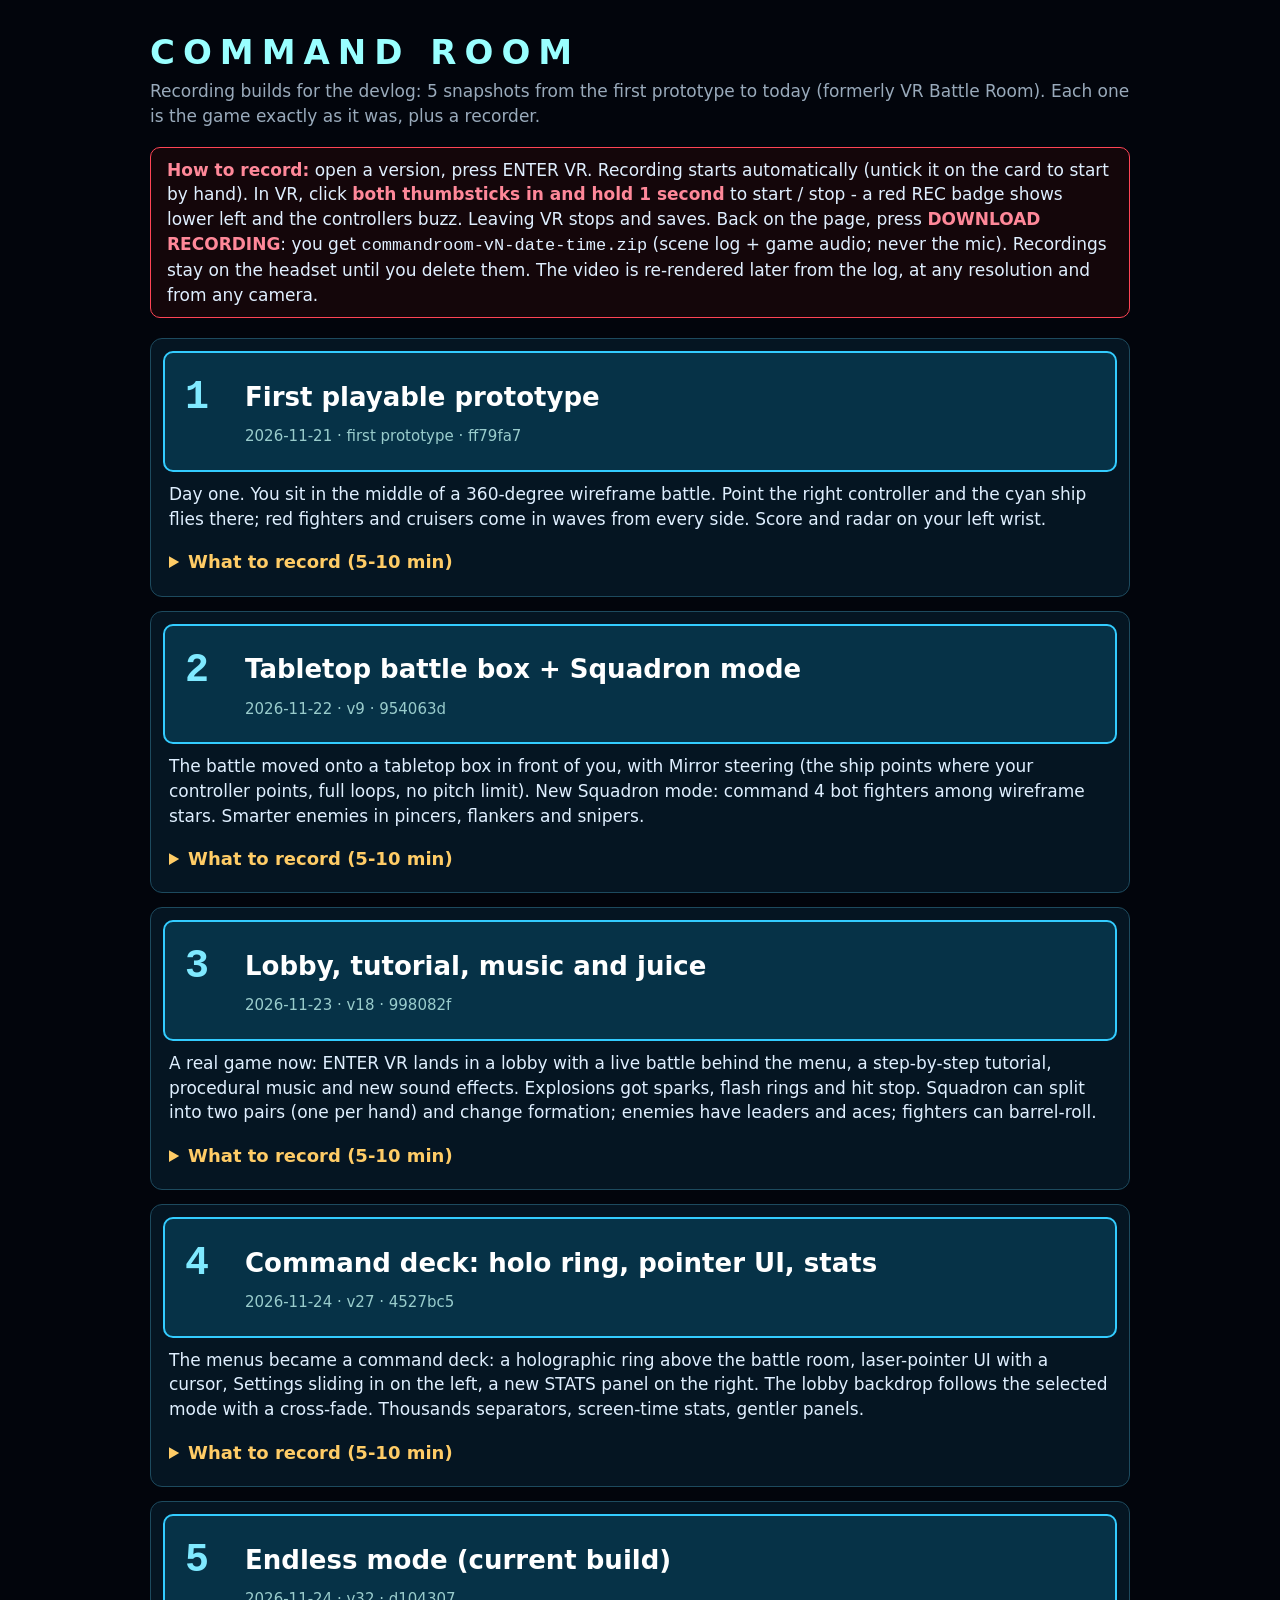
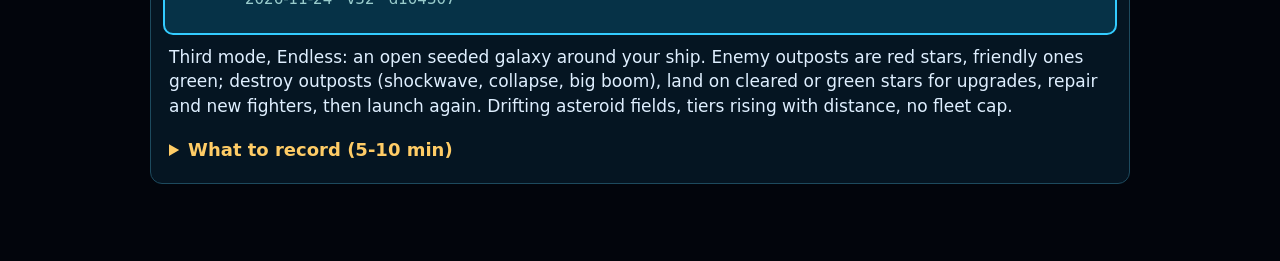
==== index.html @ 1d169a05 "Recording builds of COMMAND ROOM: 5 snapshots, in-VR recorder, offline renderer - 1-first (ff79fa7)," ====
<!DOCTYPE html>
<html lang="en"><head><meta charset="utf-8"><meta name="viewport" content="width=device-width, initial-scale=1">
<title>COMMAND ROOM - recording builds</title>
<style>
body{margin:0;background:#02050c;color:#dfefff;font:17px/1.45 system-ui,Segoe UI,Arial,sans-serif}
main{max-width:980px;margin:0 auto;padding:22px 18px 60px}
h1{letter-spacing:8px;color:#9ff;margin:6px 0 2px;font-size:34px}
.lead{color:#9ab;margin:0 0 18px}
.how{border:1px solid #ff4455;border-radius:10px;padding:10px 16px;background:#14060a;margin-bottom:20px}
.how b{color:#ff8899}
.v{border:1px solid #1d4a5e;border-radius:12px;padding:12px;margin:14px 0;background:#051522}
.go{display:flex;flex-wrap:wrap;align-items:center;gap:6px 16px;text-decoration:none;color:#fff;background:#063247;border:2px solid #3cf;border-radius:10px;padding:22px 20px;min-height:64px}
.go:hover,.go:focus{background:#0a4a66}
.n{font:bold 40px monospace;color:#7fe9ff;width:44px}
.t{font-weight:bold;font-size:26px;flex:1;min-width:240px}
.d{color:#9cc;font-size:15px;width:100%;padding-left:60px}
.new{margin:10px 6px}
details{margin:0 6px}
summary{cursor:pointer;color:#ffcc66;font-weight:bold;padding:8px 0;font-size:18px}
li{margin:4px 0}
</style></head><body><main>
<h1>COMMAND ROOM</h1>
<p class="lead">Recording builds for the devlog: 5 snapshots from the first prototype to today (formerly VR Battle Room). Each one is the game exactly as it was, plus a recorder.</p>
<div class="how"><b>How to record:</b> open a version, press ENTER VR. Recording starts automatically (untick it on the card to start by hand).
In VR, click <b>both thumbsticks in and hold 1 second</b> to start / stop - a red REC badge shows lower left and the controllers buzz.
Leaving VR stops and saves. Back on the page, press <b>DOWNLOAD RECORDING</b>: you get <code>commandroom-vN-date-time.zip</code> (scene log + game audio; never the mic).
Recordings stay on the headset until you delete them. The video is re-rendered later from the log, at any resolution and from any camera.</div>

<section class="v">
  <a class="go" href="1-first/"><span class="n">1</span><span class="t">First playable prototype</span><span class="d">2026-11-21 &middot; first prototype &middot; ff79fa7</span></a>
  <p class="new">Day one. You sit in the middle of a 360-degree wireframe battle. Point the right controller and the cyan ship flies there; red fighters and cruisers come in waves from every side. Score and radar on your left wrist.</p>
  <details><summary>What to record (5-10 min)</summary><ol><li>Before starting: look slowly all the way round the empty arena - stars, the grid below, the horizon ring (20 s).</li><li>Pull the RIGHT TRIGGER to start. First flight: point the right controller and fly one slow lap around your head.</li><li>Shoot 3 enemies (trigger). Try to get one explosion close to your face.</li><li>Hold GRIP to boost across the arena, pull the stick back to brake.</li><li>Raise your left wrist and read the score and radar.</li><li>Fly straight into a cruiser on purpose / take hits until SHIP DESTROYED, then restart with the trigger.</li><li>Use the left stick to drift your viewpoint through the battle for a few seconds.</li><li>Play 2-3 more waves normally to finish the 5-10 minutes.</li></ol></details>
</section>
<section class="v">
  <a class="go" href="2-squadron/"><span class="n">2</span><span class="t">Tabletop battle box + Squadron mode</span><span class="d">2026-11-22 &middot; v9 &middot; 954063d</span></a>
  <p class="new">The battle moved onto a tabletop box in front of you, with Mirror steering (the ship points where your controller points, full loops, no pitch limit). New Squadron mode: command 4 bot fighters among wireframe stars. Smarter enemies in pincers, flankers and snipers.</p>
  <details><summary>What to record (5-10 min)</summary><ol><li>Lean in close to the battle box and look at it from the side and from above (20 s).</li><li>Fighter mode, RIGHT TRIGGER to start: Mirror steering - fly a full loop and a tight turn.</li><li>Shoot down a full wave; boost with GRIP, brake with A.</li><li>Take hits until SHIP DESTROYED, then press B on the title to switch to SQUADRON.</li><li>Squadron: steer the squad with the right controller, HOLD TRIGGER to engage, release to regroup.</li><li>Fly the squad round a wireframe star so enemies lose sight of you.</li><li>Lose a wingman (WINGMAN DOWN), then keep playing to the end of a wave.</li><li>Left thumbstick click: reset the box in front of you once.</li></ol></details>
</section>
<section class="v">
  <a class="go" href="3-lobby-music/"><span class="n">3</span><span class="t">Lobby, tutorial, music and juice</span><span class="d">2026-11-23 &middot; v18 &middot; 998082f</span></a>
  <p class="new">A real game now: ENTER VR lands in a lobby with a live battle behind the menu, a step-by-step tutorial, procedural music and new sound effects. Explosions got sparks, flash rings and hit stop. Squadron can split into two pairs (one per hand) and change formation; enemies have leaders and aces; fighters can barrel-roll.</p>
  <details><summary>What to record (5-10 min)</summary><ol><li>Lobby: let the music play and watch the live backdrop battle for 15 s, look at the panels.</li><li>Run the first few tutorial steps (move / resize the room, steering), then skip or finish it.</li><li>Fighter: start a game, do a wrist-flick barrel roll to dodge bullets.</li><li>Get a kill streak - show the spark bursts, flash rings and the hit-stop freeze.</li><li>Find an ACE (gold) and chase it down.</li><li>Squadron: left stick click to SPLIT into two pairs, steer one with each hand, press B to change formation.</li><li>Rejoin the squadron and finish a wave.</li><li>Back to the lobby: open settings, move the music and sound sliders.</li></ol></details>
</section>
<section class="v">
  <a class="go" href="4-holo-ring/"><span class="n">4</span><span class="t">Command deck: holo ring, pointer UI, stats</span><span class="d">2026-11-24 &middot; v27 &middot; 4527bc5</span></a>
  <p class="new">The menus became a command deck: a holographic ring above the battle room, laser-pointer UI with a cursor, Settings sliding in on the left, a new STATS panel on the right. The lobby backdrop follows the selected mode with a cross-fade. Thousands separators, screen-time stats, gentler panels.</p>
  <details><summary>What to record (5-10 min)</summary><ol><li>Lobby: look up at the holo ring, sweep the laser pointer across the buttons so the cursor shows.</li><li>Switch modes Fighter &lt;-&gt; Squadron and let the backdrop cross-fade.</li><li>Open SETTINGS (slides in left) and STATS (slides in right), scroll through, close them.</li><li>Start Fighter: one full round, fly close to the ring edge so ships pass in front of it.</li><li>Start Squadron: split, formations, focus fire on a leader.</li><li>Lose on purpose and show the game-over score with thousands separators.</li><li>Grip-drag the room to make it bigger or move it, then play one more round.</li></ol></details>
</section>
<section class="v">
  <a class="go" href="5-endless/"><span class="n">5</span><span class="t">Endless mode (current build)</span><span class="d">2026-11-24 &middot; v32 &middot; d104307</span></a>
  <p class="new">Third mode, Endless: an open seeded galaxy around your ship. Enemy outposts are red stars, friendly ones green; destroy outposts (shockwave, collapse, big boom), land on cleared or green stars for upgrades, repair and new fighters, then launch again. Drifting asteroid fields, tiers rising with distance, no fleet cap.</p>
  <details><summary>What to record (5-10 min)</summary><ol><li>Lobby: pick ENDLESS, watch the Endless preview behind the ring.</li><li>Start: fly out from the start, follow the long direction arrows to the first red star.</li><li>Destroy an enemy outpost - get the shockwave, flicker, collapse to grey and the big boom.</li><li>Fly a landing approach onto the cleared star; pick an upgrade on the popup, then LAUNCH.</li><li>Fly through a drifting asteroid field.</li><li>Buy extra fighters at a green star and fight with the bigger fleet; split it with left stick click.</li><li>Play until you lose ships for good, then compare with a quick Fighter round.</li></ol></details>
</section>
</main></body></html>
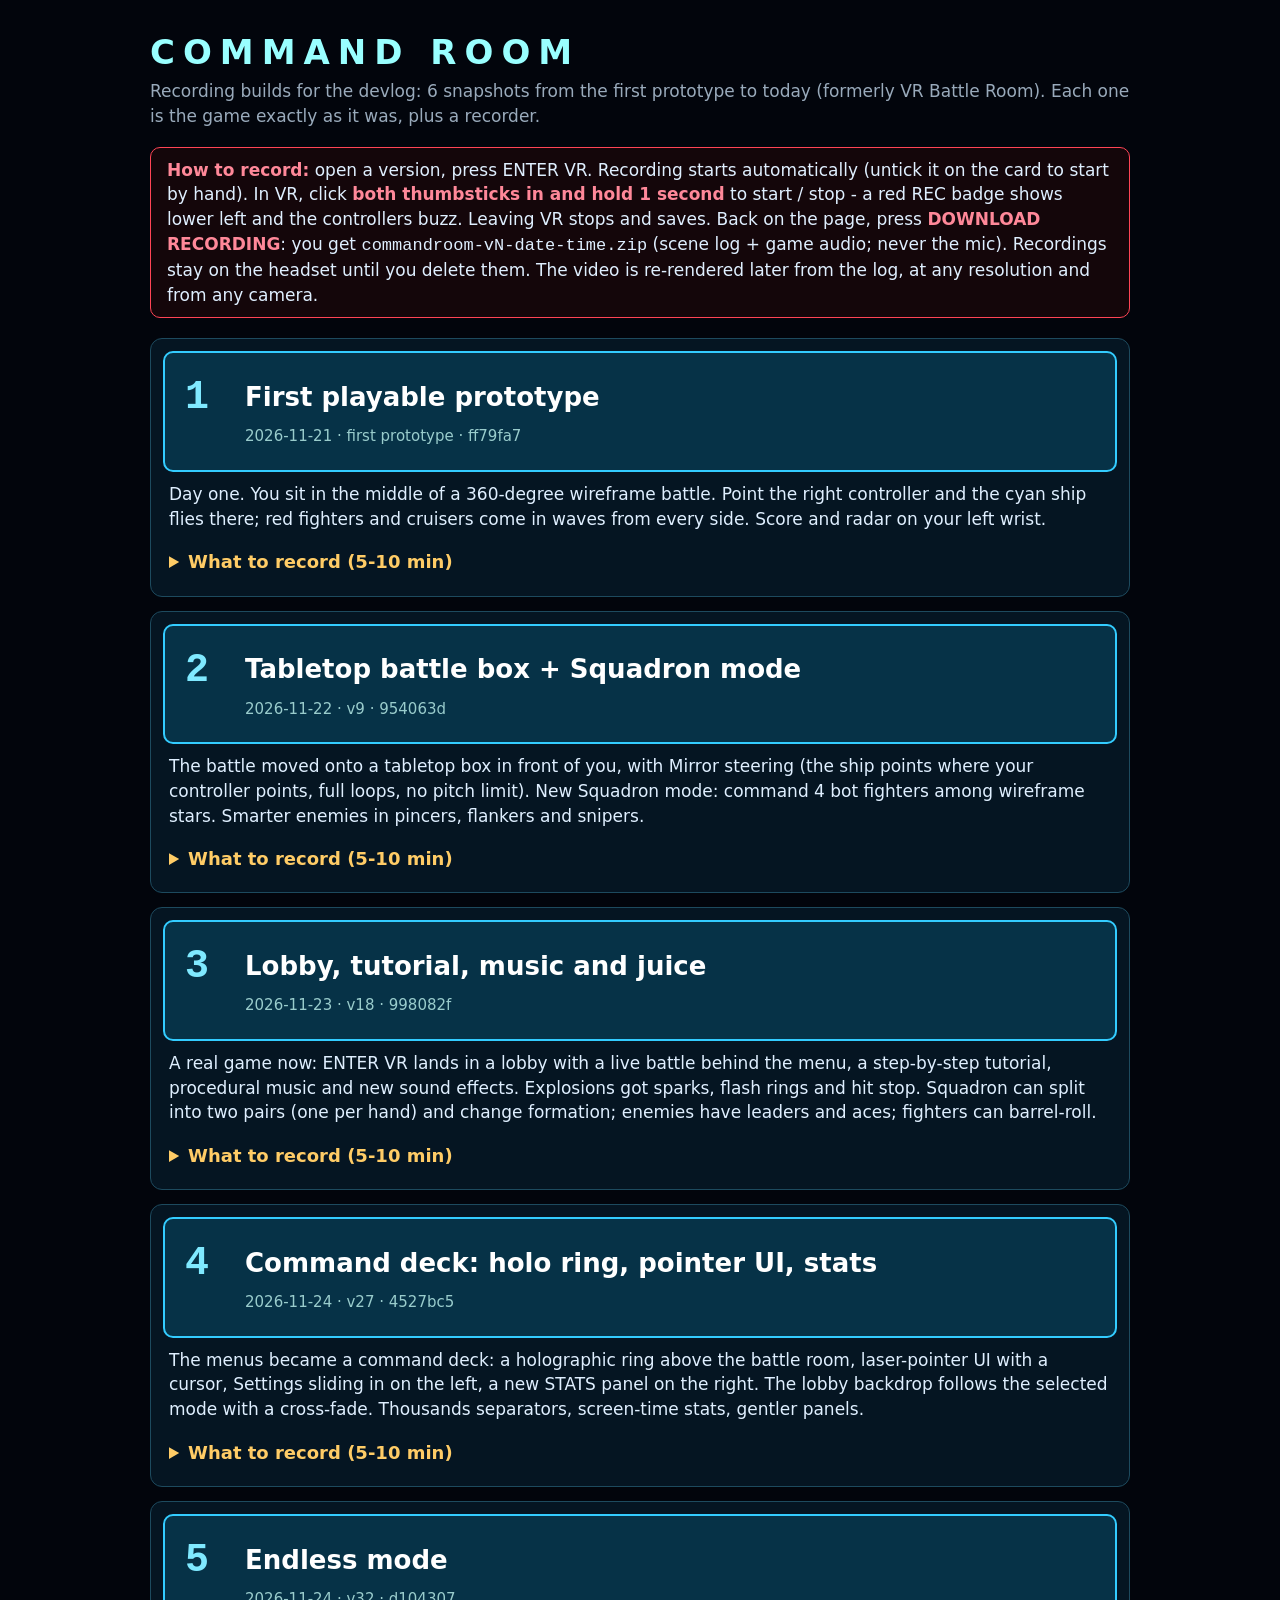
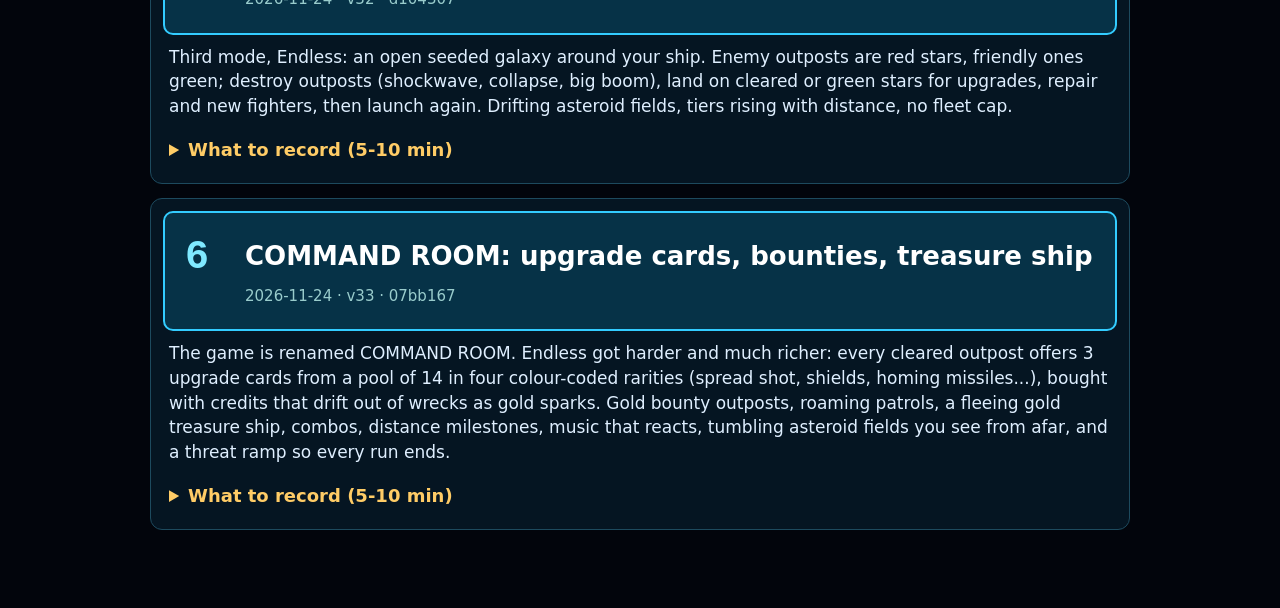
==== commit 24429d2f: "Add v6 recording build (v33 COMMAND ROOM, 07bb167); freeze v5 at d104307 - versions.json: 6-command-" ====
--- a/index.html
+++ b/index.html
@@ -20,7 +20,7 @@
 li{margin:4px 0}
 </style></head><body><main>
 <h1>COMMAND ROOM</h1>
-<p class="lead">Recording builds for the devlog: 5 snapshots from the first prototype to today (formerly VR Battle Room). Each one is the game exactly as it was, plus a recorder.</p>
+<p class="lead">Recording builds for the devlog: 6 snapshots from the first prototype to today (formerly VR Battle Room). Each one is the game exactly as it was, plus a recorder.</p>
 <div class="how"><b>How to record:</b> open a version, press ENTER VR. Recording starts automatically (untick it on the card to start by hand).
 In VR, click <b>both thumbsticks in and hold 1 second</b> to start / stop - a red REC badge shows lower left and the controllers buzz.
 Leaving VR stops and saves. Back on the page, press <b>DOWNLOAD RECORDING</b>: you get <code>commandroom-vN-date-time.zip</code> (scene log + game audio; never the mic).
@@ -47,8 +47,13 @@
   <details><summary>What to record (5-10 min)</summary><ol><li>Lobby: look up at the holo ring, sweep the laser pointer across the buttons so the cursor shows.</li><li>Switch modes Fighter &lt;-&gt; Squadron and let the backdrop cross-fade.</li><li>Open SETTINGS (slides in left) and STATS (slides in right), scroll through, close them.</li><li>Start Fighter: one full round, fly close to the ring edge so ships pass in front of it.</li><li>Start Squadron: split, formations, focus fire on a leader.</li><li>Lose on purpose and show the game-over score with thousands separators.</li><li>Grip-drag the room to make it bigger or move it, then play one more round.</li></ol></details>
 </section>
 <section class="v">
-  <a class="go" href="5-endless/"><span class="n">5</span><span class="t">Endless mode (current build)</span><span class="d">2026-11-24 &middot; v32 &middot; d104307</span></a>
+  <a class="go" href="5-endless/"><span class="n">5</span><span class="t">Endless mode</span><span class="d">2026-11-24 &middot; v32 &middot; d104307</span></a>
   <p class="new">Third mode, Endless: an open seeded galaxy around your ship. Enemy outposts are red stars, friendly ones green; destroy outposts (shockwave, collapse, big boom), land on cleared or green stars for upgrades, repair and new fighters, then launch again. Drifting asteroid fields, tiers rising with distance, no fleet cap.</p>
   <details><summary>What to record (5-10 min)</summary><ol><li>Lobby: pick ENDLESS, watch the Endless preview behind the ring.</li><li>Start: fly out from the start, follow the long direction arrows to the first red star.</li><li>Destroy an enemy outpost - get the shockwave, flicker, collapse to grey and the big boom.</li><li>Fly a landing approach onto the cleared star; pick an upgrade on the popup, then LAUNCH.</li><li>Fly through a drifting asteroid field.</li><li>Buy extra fighters at a green star and fight with the bigger fleet; split it with left stick click.</li><li>Play until you lose ships for good, then compare with a quick Fighter round.</li></ol></details>
 </section>
+<section class="v">
+  <a class="go" href="6-command-room/"><span class="n">6</span><span class="t">COMMAND ROOM: upgrade cards, bounties, treasure ship</span><span class="d">2026-11-24 &middot; v33 &middot; 07bb167</span></a>
+  <p class="new">The game is renamed COMMAND ROOM. Endless got harder and much richer: every cleared outpost offers 3 upgrade cards from a pool of 14 in four colour-coded rarities (spread shot, shields, homing missiles...), bought with credits that drift out of wrecks as gold sparks. Gold bounty outposts, roaming patrols, a fleeing gold treasure ship, combos, distance milestones, music that reacts, tumbling asteroid fields you see from afar, and a threat ramp so every run ends.</p>
+  <details><summary>What to record (5-10 min)</summary><ol><li>Lobby: show the new COMMAND ROOM title, pick ENDLESS and let the preview play behind the ring (10 s).</li><li>Launch and fly straight into the asteroid field just behind the start - get rocks tumbling past close to the view.</li><li>Clear the first red outpost, then pick up the gold credit sparks drifting out of the wrecks (fly through them).</li><li>Land on the cleared star: show the 3 upgrade cards with their rarity colours, buy one or two, then LAUNCH. Raise the left wrist to show the UPG row.</li><li>Chain kills quickly for a combo (x3 and up) and catch a distance milestone celebration.</li><li>When the gold treasure ship appears, chase it down before it escapes (6-10 s) - the money shot.</li><li>Find a gold BOUNTY outpost and take it on: tougher defenders, double credits, rarer cards.</li><li>Fight off a roaming patrol that comes after you between outposts.</li><li>Keep going until the threat ramp wins and the run ends - show the final distance and score screen.</li></ol></details>
+</section>
 </main></body></html>
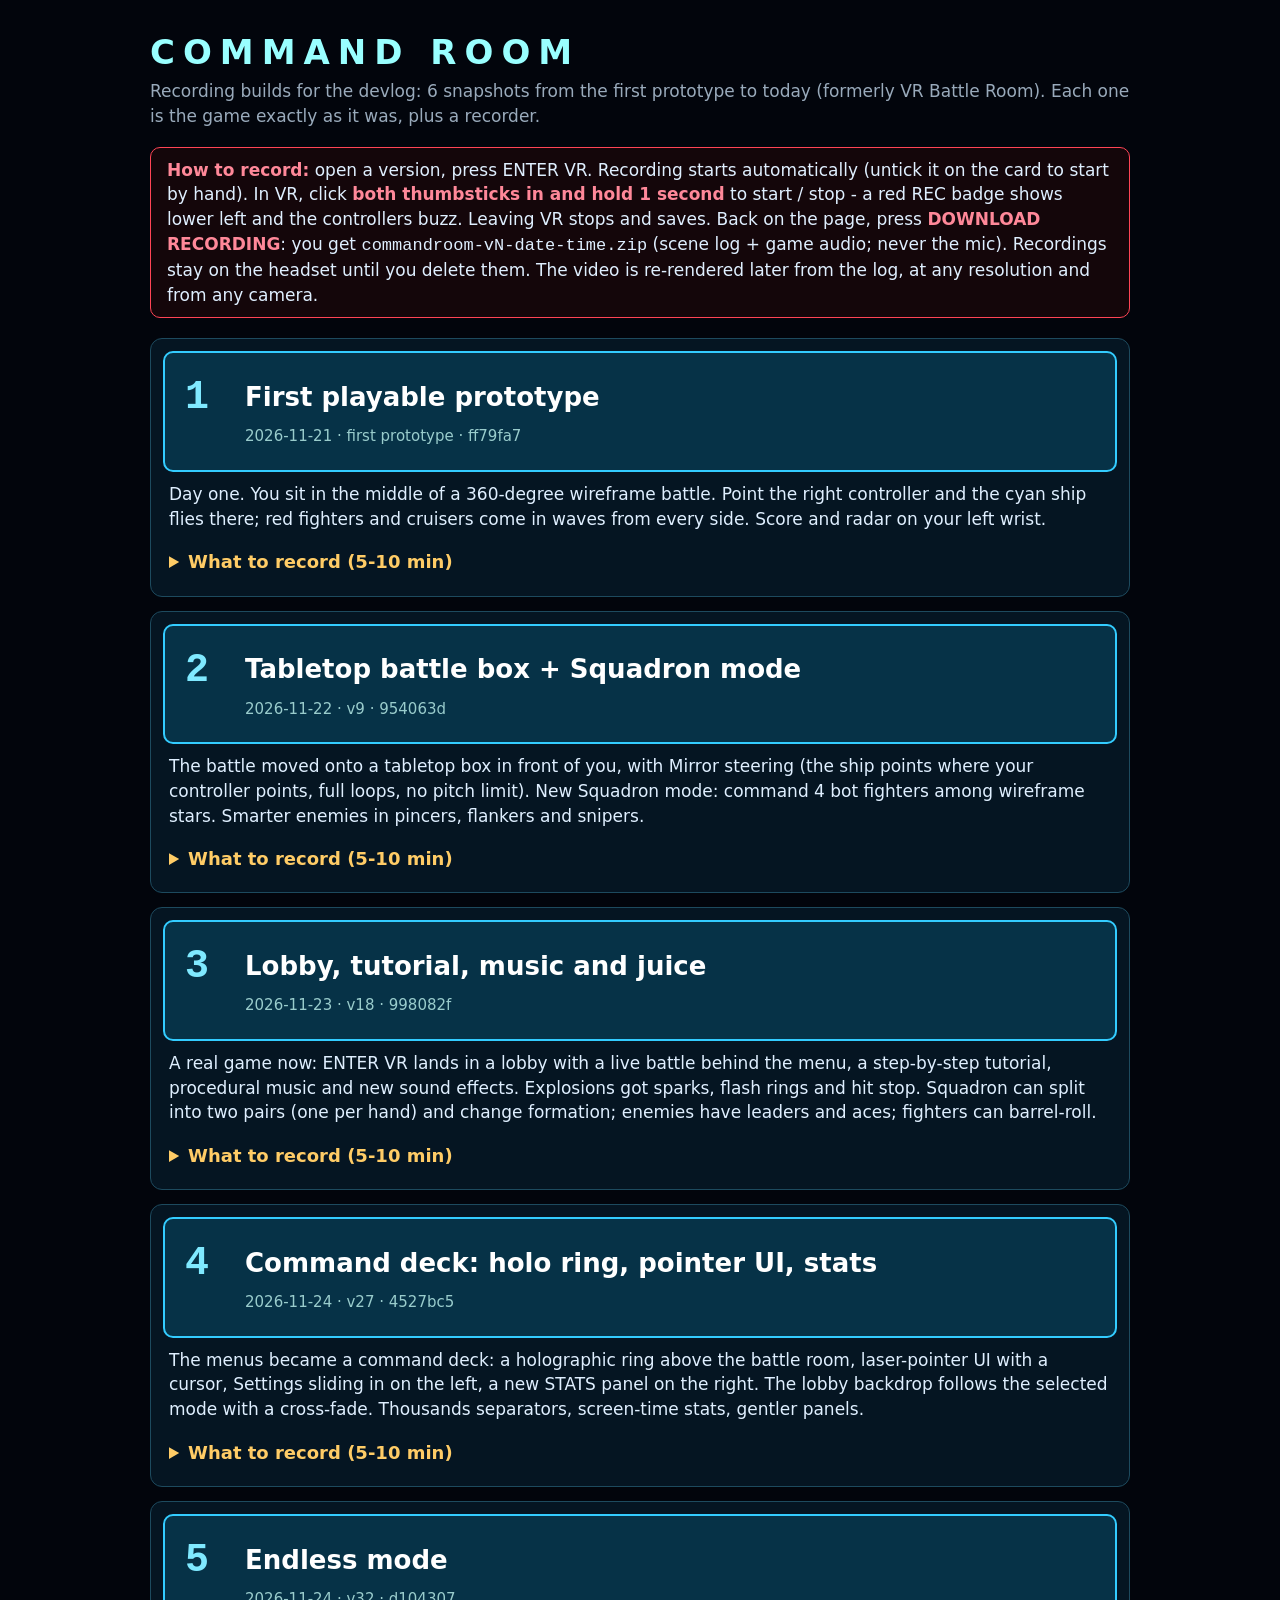
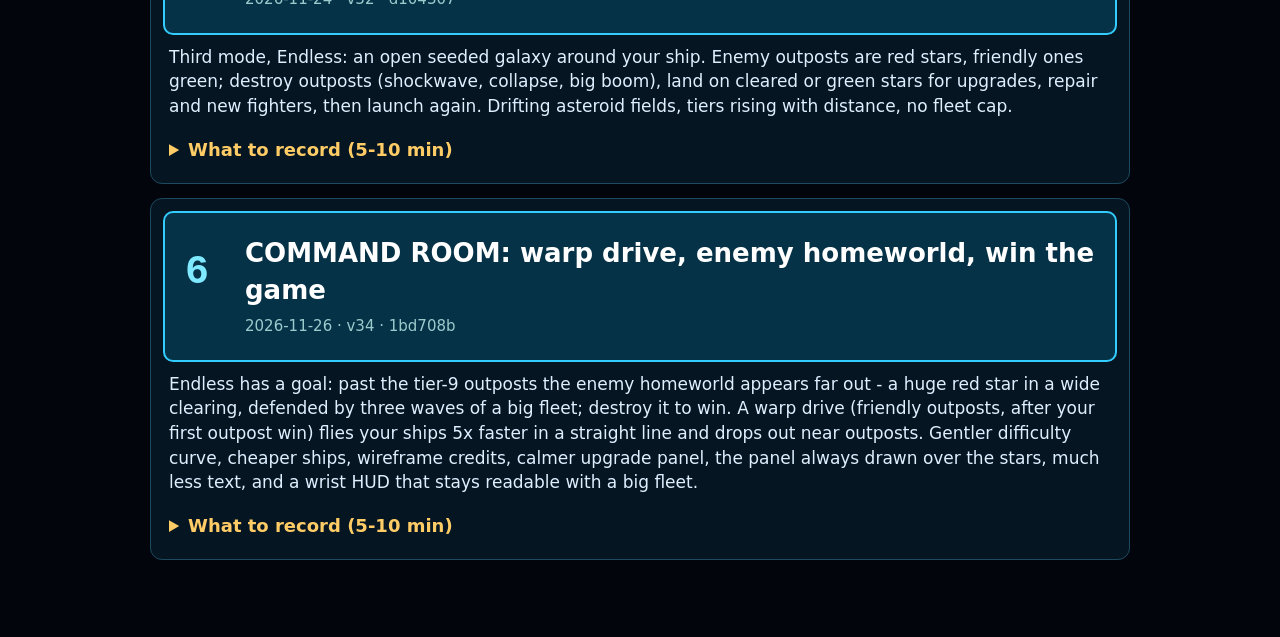
==== commit 8a2a2e68: "Sync v6 recording build to COMMAND ROOM v34 (1bd708b) Co-Authored-By: Claude Opus 5.5 <noreply@anthr" ====
--- a/index.html
+++ b/index.html
@@ -52,8 +52,8 @@
   <details><summary>What to record (5-10 min)</summary><ol><li>Lobby: pick ENDLESS, watch the Endless preview behind the ring.</li><li>Start: fly out from the start, follow the long direction arrows to the first red star.</li><li>Destroy an enemy outpost - get the shockwave, flicker, collapse to grey and the big boom.</li><li>Fly a landing approach onto the cleared star; pick an upgrade on the popup, then LAUNCH.</li><li>Fly through a drifting asteroid field.</li><li>Buy extra fighters at a green star and fight with the bigger fleet; split it with left stick click.</li><li>Play until you lose ships for good, then compare with a quick Fighter round.</li></ol></details>
 </section>
 <section class="v">
-  <a class="go" href="6-command-room/"><span class="n">6</span><span class="t">COMMAND ROOM: upgrade cards, bounties, treasure ship</span><span class="d">2026-11-24 &middot; v33 &middot; 07bb167</span></a>
-  <p class="new">The game is renamed COMMAND ROOM. Endless got harder and much richer: every cleared outpost offers 3 upgrade cards from a pool of 14 in four colour-coded rarities (spread shot, shields, homing missiles...), bought with credits that drift out of wrecks as gold sparks. Gold bounty outposts, roaming patrols, a fleeing gold treasure ship, combos, distance milestones, music that reacts, tumbling asteroid fields you see from afar, and a threat ramp so every run ends.</p>
-  <details><summary>What to record (5-10 min)</summary><ol><li>Lobby: show the new COMMAND ROOM title, pick ENDLESS and let the preview play behind the ring (10 s).</li><li>Launch and fly straight into the asteroid field just behind the start - get rocks tumbling past close to the view.</li><li>Clear the first red outpost, then pick up the gold credit sparks drifting out of the wrecks (fly through them).</li><li>Land on the cleared star: show the 3 upgrade cards with their rarity colours, buy one or two, then LAUNCH. Raise the left wrist to show the UPG row.</li><li>Chain kills quickly for a combo (x3 and up) and catch a distance milestone celebration.</li><li>When the gold treasure ship appears, chase it down before it escapes (6-10 s) - the money shot.</li><li>Find a gold BOUNTY outpost and take it on: tougher defenders, double credits, rarer cards.</li><li>Fight off a roaming patrol that comes after you between outposts.</li><li>Keep going until the threat ramp wins and the run ends - show the final distance and score screen.</li></ol></details>
+  <a class="go" href="6-command-room/"><span class="n">6</span><span class="t">COMMAND ROOM: warp drive, enemy homeworld, win the game</span><span class="d">2026-11-26 &middot; v34 &middot; 1bd708b</span></a>
+  <p class="new">Endless has a goal: past the tier-9 outposts the enemy homeworld appears far out - a huge red star in a wide clearing, defended by three waves of a big fleet; destroy it to win. A warp drive (friendly outposts, after your first outpost win) flies your ships 5x faster in a straight line and drops out near outposts. Gentler difficulty curve, cheaper ships, wireframe credits, calmer upgrade panel, the panel always drawn over the stars, much less text, and a wrist HUD that stays readable with a big fleet.</p>
+  <details><summary>What to record (5-10 min)</summary><ol><li>Lobby: pick ENDLESS and let the preview play behind the ring (10 s).</li><li>Clear the first red outpost: watch the panel pop up as soon as your ships head in to land, and pick up the wireframe credit diamonds.</li><li>Buy the cheap +1 WINGMAN card, then land on a green star: buy two NEW FIGHTERs and the WARP DRIVE.</li><li>Press B to warp: show the ships streaking straight on and swerving round a star, then the automatic WARP DROP near the next outpost.</li><li>Grow the fleet past 10 ships and raise the left wrist: the two-row hull display (past 16: the fleet bar).</li><li>Fight a bounty outpost or a patrol with the bigger squadron.</li><li>If you get past the tier-9 outposts: follow the magenta arrow to the ENEMY HOMEWORLD and take on its waves.</li><li>Destroy the last wave for the VICTORY screen - or play until the run ends and show the final screen.</li></ol></details>
 </section>
 </main></body></html>
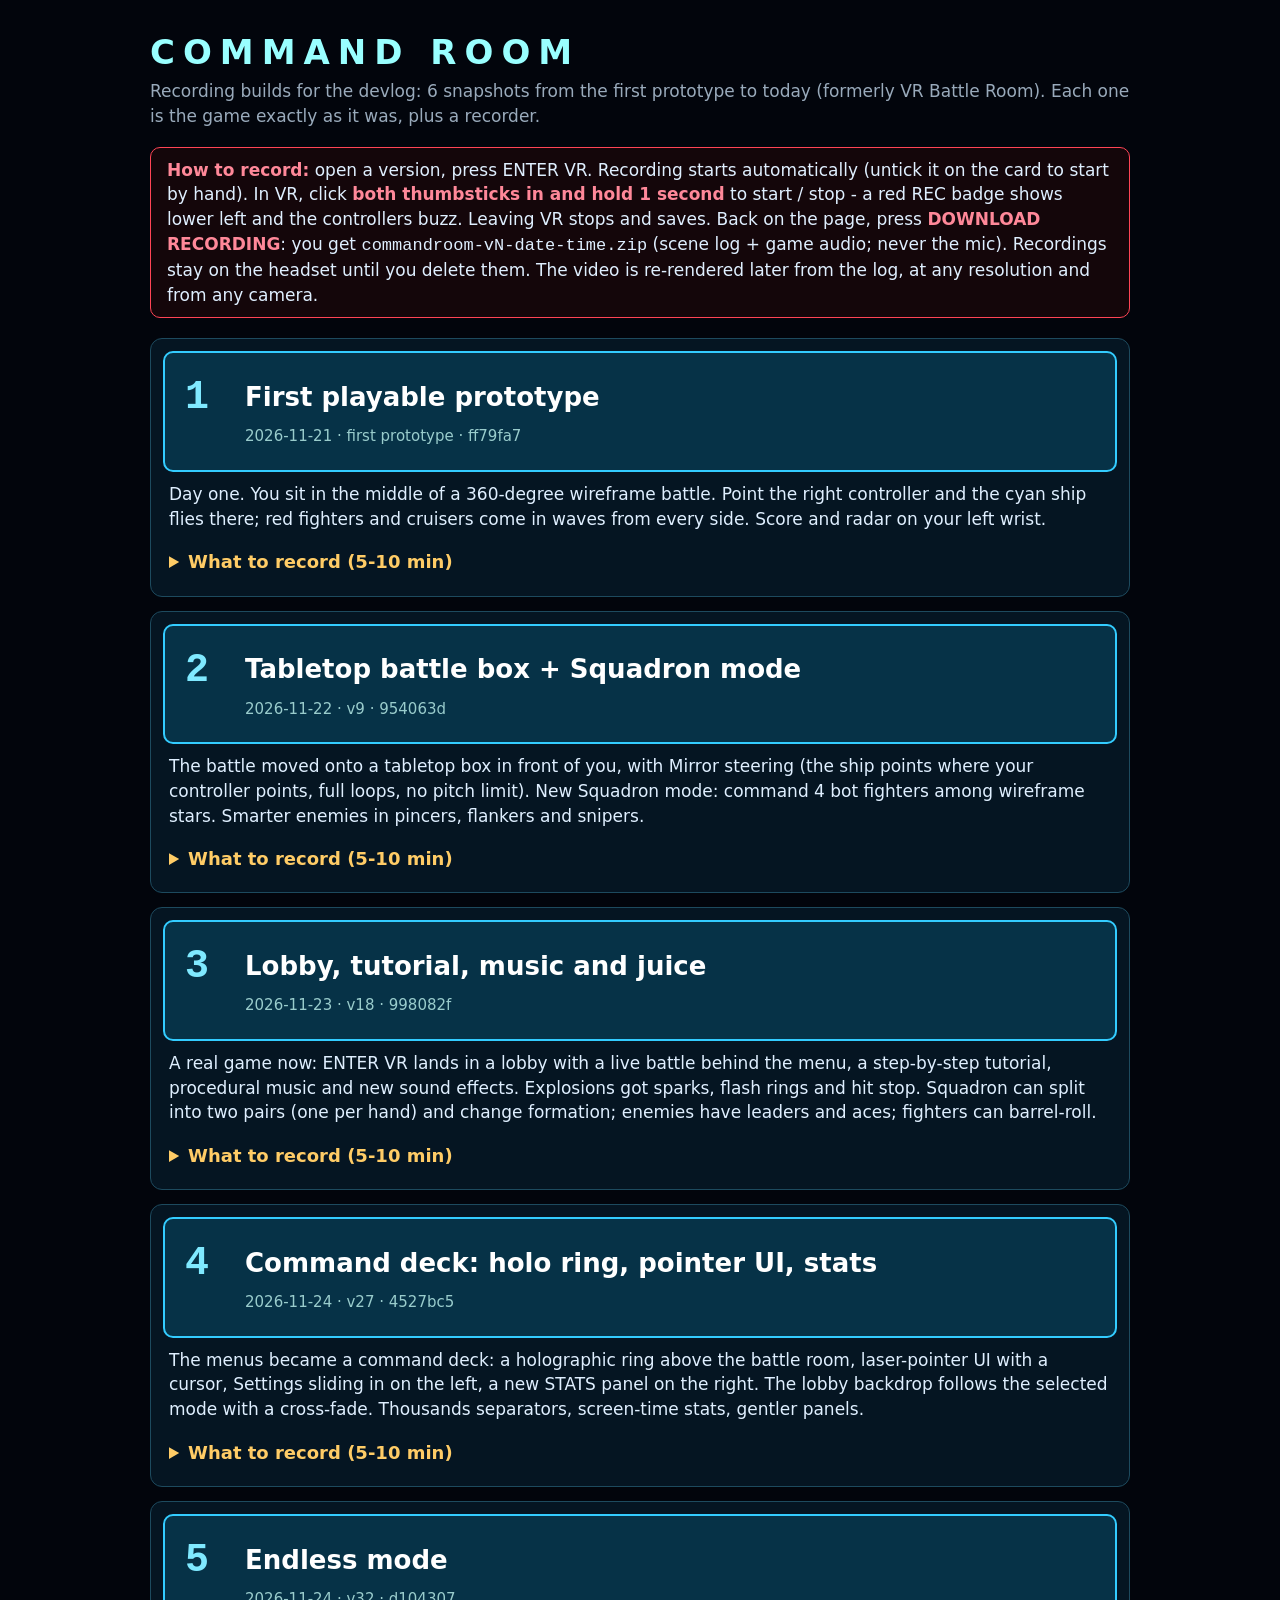
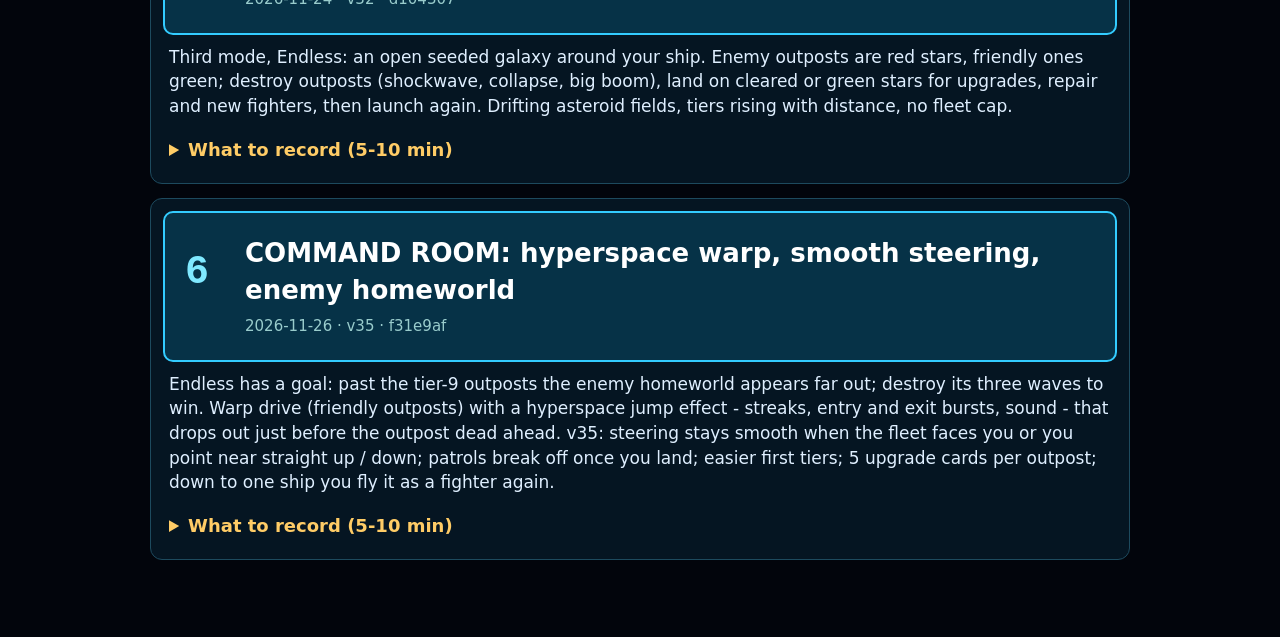
==== commit 14ba93ce: "Sync v6 recording build to COMMAND ROOM v35 (f31e9af) Co-Authored-By: Claude Opus 5.5 <noreply@anthr" ====
--- a/index.html
+++ b/index.html
@@ -52,8 +52,8 @@
   <details><summary>What to record (5-10 min)</summary><ol><li>Lobby: pick ENDLESS, watch the Endless preview behind the ring.</li><li>Start: fly out from the start, follow the long direction arrows to the first red star.</li><li>Destroy an enemy outpost - get the shockwave, flicker, collapse to grey and the big boom.</li><li>Fly a landing approach onto the cleared star; pick an upgrade on the popup, then LAUNCH.</li><li>Fly through a drifting asteroid field.</li><li>Buy extra fighters at a green star and fight with the bigger fleet; split it with left stick click.</li><li>Play until you lose ships for good, then compare with a quick Fighter round.</li></ol></details>
 </section>
 <section class="v">
-  <a class="go" href="6-command-room/"><span class="n">6</span><span class="t">COMMAND ROOM: warp drive, enemy homeworld, win the game</span><span class="d">2026-11-26 &middot; v34 &middot; 1bd708b</span></a>
-  <p class="new">Endless has a goal: past the tier-9 outposts the enemy homeworld appears far out - a huge red star in a wide clearing, defended by three waves of a big fleet; destroy it to win. A warp drive (friendly outposts, after your first outpost win) flies your ships 5x faster in a straight line and drops out near outposts. Gentler difficulty curve, cheaper ships, wireframe credits, calmer upgrade panel, the panel always drawn over the stars, much less text, and a wrist HUD that stays readable with a big fleet.</p>
-  <details><summary>What to record (5-10 min)</summary><ol><li>Lobby: pick ENDLESS and let the preview play behind the ring (10 s).</li><li>Clear the first red outpost: watch the panel pop up as soon as your ships head in to land, and pick up the wireframe credit diamonds.</li><li>Buy the cheap +1 WINGMAN card, then land on a green star: buy two NEW FIGHTERs and the WARP DRIVE.</li><li>Press B to warp: show the ships streaking straight on and swerving round a star, then the automatic WARP DROP near the next outpost.</li><li>Grow the fleet past 10 ships and raise the left wrist: the two-row hull display (past 16: the fleet bar).</li><li>Fight a bounty outpost or a patrol with the bigger squadron.</li><li>If you get past the tier-9 outposts: follow the magenta arrow to the ENEMY HOMEWORLD and take on its waves.</li><li>Destroy the last wave for the VICTORY screen - or play until the run ends and show the final screen.</li></ol></details>
+  <a class="go" href="6-command-room/"><span class="n">6</span><span class="t">COMMAND ROOM: hyperspace warp, smooth steering, enemy homeworld</span><span class="d">2026-11-26 &middot; v35 &middot; f31e9af</span></a>
+  <p class="new">Endless has a goal: past the tier-9 outposts the enemy homeworld appears far out; destroy its three waves to win. Warp drive (friendly outposts) with a hyperspace jump effect - streaks, entry and exit bursts, sound - that drops out just before the outpost dead ahead. v35: steering stays smooth when the fleet faces you or you point near straight up / down; patrols break off once you land; easier first tiers; 5 upgrade cards per outpost; down to one ship you fly it as a fighter again.</p>
+  <details><summary>What to record (5-10 min)</summary><ol><li>Lobby: pick ENDLESS and let the preview play behind the ring (10 s).</li><li>Steering: turn the wrist until the fleet faces you, flick it back, and point near straight up - the fleet turns smoothly.</li><li>Clear the first red outpost and show the 5 upgrade cards on the panel; buy the +1 WINGMAN card.</li><li>While landed, let a patrol arrive: it breaks off and leaves.</li><li>Land on a green star: buy two NEW FIGHTERs and the WARP DRIVE, LAUNCH and press B straight away for the hyperspace jump.</li><li>Warp at an outpost dead ahead: the drop-out burst just before it (fly past one off to the side to show it is ignored).</li><li>Lose ships until one is left: it becomes your fighter (Fighter controls).</li><li>If you get past the tier-9 outposts: follow the magenta arrow to the ENEMY HOMEWORLD; destroy the last wave for VICTORY - or play until the run ends.</li></ol></details>
 </section>
 </main></body></html>
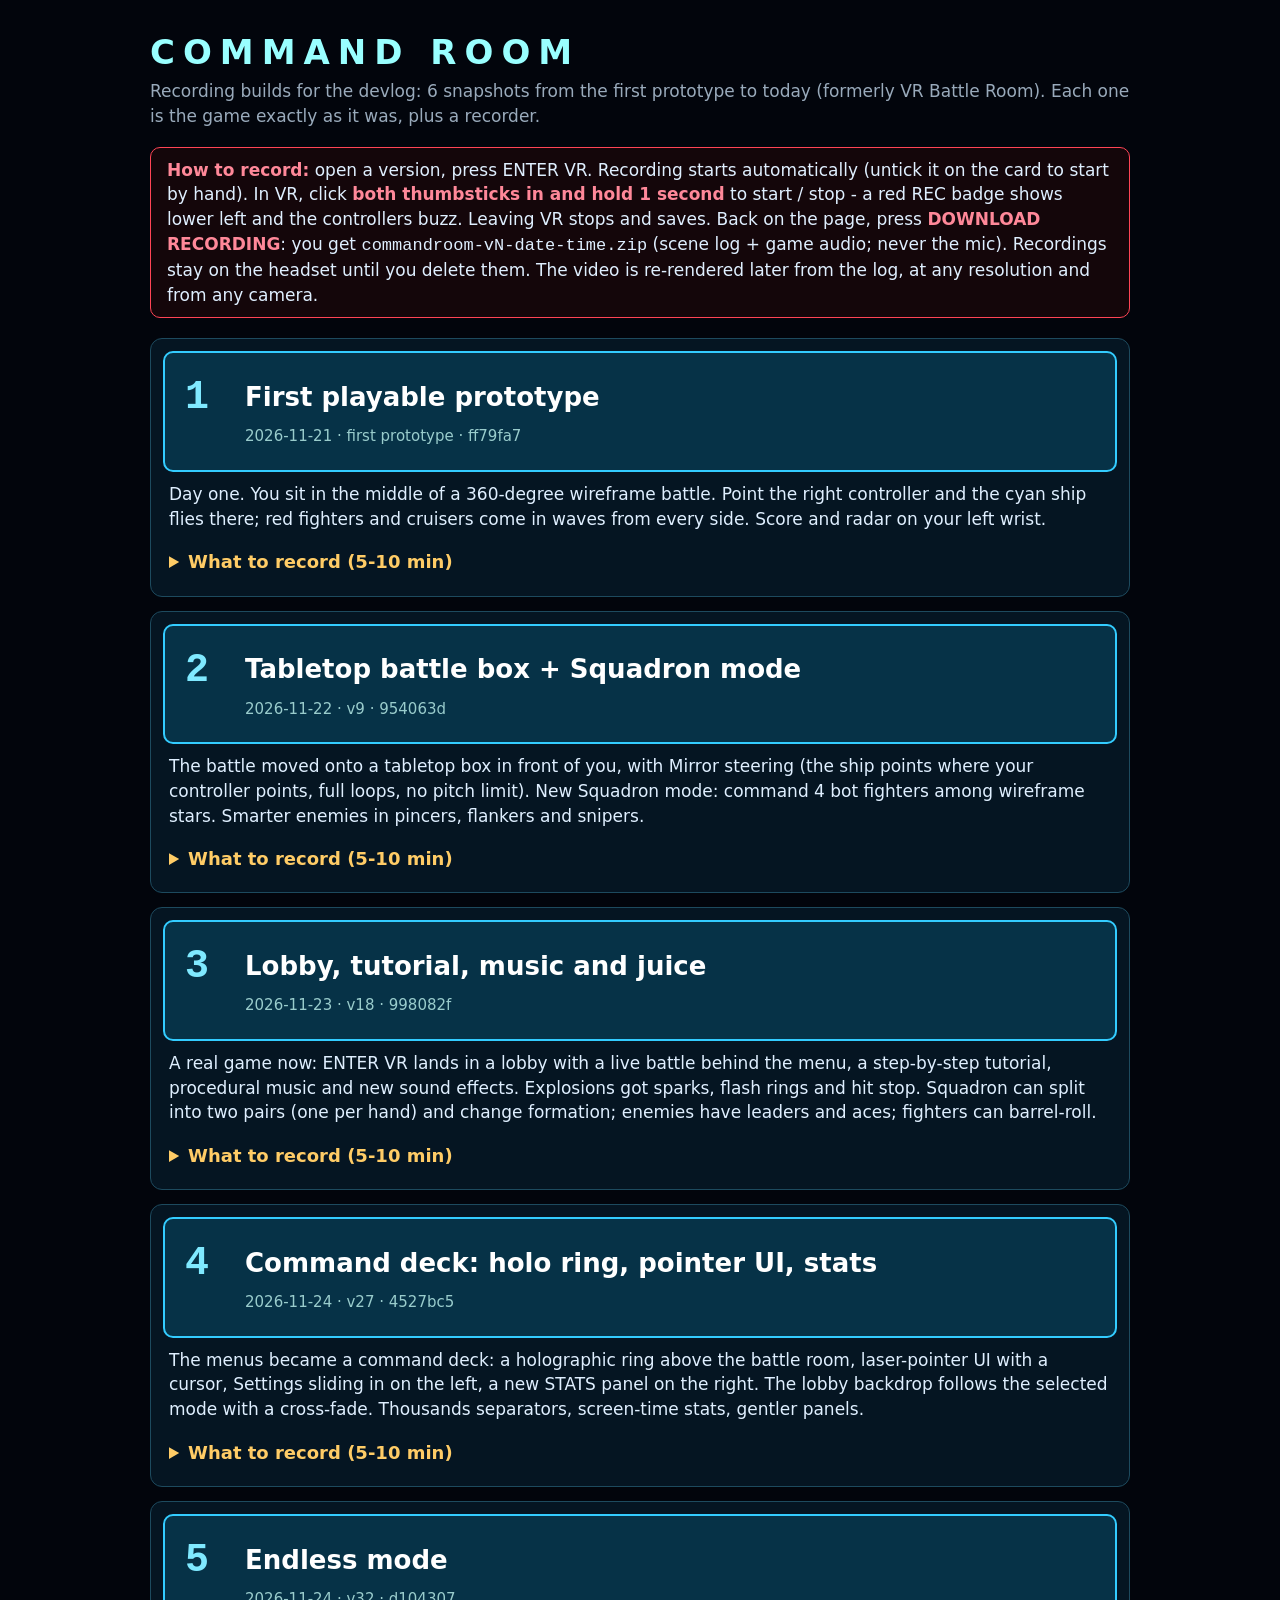
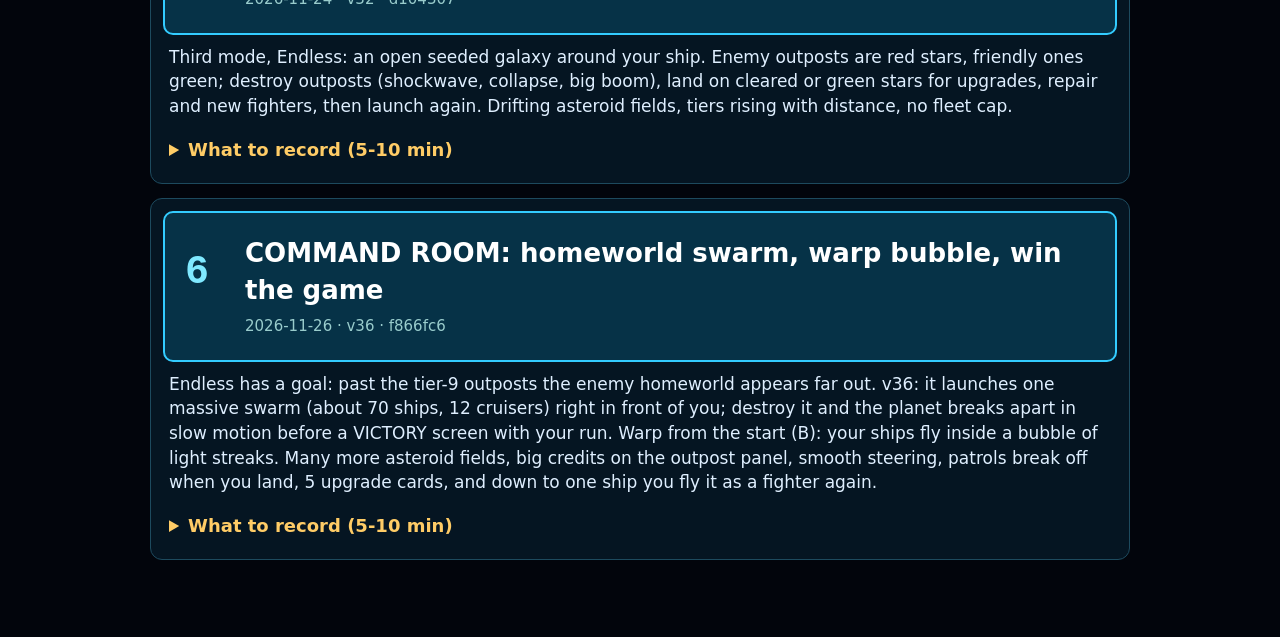
==== commit 20b82219: "Sync v6 recording build to COMMAND ROOM v36 (f866fc6); recorder: cut, don't slide, when an object ju" ====
--- a/index.html
+++ b/index.html
@@ -52,8 +52,8 @@
   <details><summary>What to record (5-10 min)</summary><ol><li>Lobby: pick ENDLESS, watch the Endless preview behind the ring.</li><li>Start: fly out from the start, follow the long direction arrows to the first red star.</li><li>Destroy an enemy outpost - get the shockwave, flicker, collapse to grey and the big boom.</li><li>Fly a landing approach onto the cleared star; pick an upgrade on the popup, then LAUNCH.</li><li>Fly through a drifting asteroid field.</li><li>Buy extra fighters at a green star and fight with the bigger fleet; split it with left stick click.</li><li>Play until you lose ships for good, then compare with a quick Fighter round.</li></ol></details>
 </section>
 <section class="v">
-  <a class="go" href="6-command-room/"><span class="n">6</span><span class="t">COMMAND ROOM: hyperspace warp, smooth steering, enemy homeworld</span><span class="d">2026-11-26 &middot; v35 &middot; f31e9af</span></a>
-  <p class="new">Endless has a goal: past the tier-9 outposts the enemy homeworld appears far out; destroy its three waves to win. Warp drive (friendly outposts) with a hyperspace jump effect - streaks, entry and exit bursts, sound - that drops out just before the outpost dead ahead. v35: steering stays smooth when the fleet faces you or you point near straight up / down; patrols break off once you land; easier first tiers; 5 upgrade cards per outpost; down to one ship you fly it as a fighter again.</p>
-  <details><summary>What to record (5-10 min)</summary><ol><li>Lobby: pick ENDLESS and let the preview play behind the ring (10 s).</li><li>Steering: turn the wrist until the fleet faces you, flick it back, and point near straight up - the fleet turns smoothly.</li><li>Clear the first red outpost and show the 5 upgrade cards on the panel; buy the +1 WINGMAN card.</li><li>While landed, let a patrol arrive: it breaks off and leaves.</li><li>Land on a green star: buy two NEW FIGHTERs and the WARP DRIVE, LAUNCH and press B straight away for the hyperspace jump.</li><li>Warp at an outpost dead ahead: the drop-out burst just before it (fly past one off to the side to show it is ignored).</li><li>Lose ships until one is left: it becomes your fighter (Fighter controls).</li><li>If you get past the tier-9 outposts: follow the magenta arrow to the ENEMY HOMEWORLD; destroy the last wave for VICTORY - or play until the run ends.</li></ol></details>
+  <a class="go" href="6-command-room/"><span class="n">6</span><span class="t">COMMAND ROOM: homeworld swarm, warp bubble, win the game</span><span class="d">2026-11-26 &middot; v36 &middot; f866fc6</span></a>
+  <p class="new">Endless has a goal: past the tier-9 outposts the enemy homeworld appears far out. v36: it launches one massive swarm (about 70 ships, 12 cruisers) right in front of you; destroy it and the planet breaks apart in slow motion before a VICTORY screen with your run. Warp from the start (B): your ships fly inside a bubble of light streaks. Many more asteroid fields, big credits on the outpost panel, smooth steering, patrols break off when you land, 5 upgrade cards, and down to one ship you fly it as a fighter again.</p>
+  <details><summary>What to record (5-10 min)</summary><ol><li>Lobby: pick ENDLESS and let the preview play behind the ring (10 s).</li><li>Fly off and press B (the B WARP tag on the controller): the warp bubble round your ships, through an asteroid field or two.</li><li>Clear the first red outpost: the 5 upgrade cards and the big credits number - buy a card and watch it count down.</li><li>While landed, let a patrol arrive: it breaks off and leaves.</li><li>Land on a green star and buy NEW FIGHTERs; grow the fleet.</li><li>Lose ships until one is left: it becomes your fighter (Fighter controls).</li><li>Past the tier-9 outposts: follow the magenta arrow to the ENEMY HOMEWORLD and take on the swarm.</li><li>Destroy the swarm: the planet breaks apart in slow motion, then VICTORY with the run's numbers.</li></ol></details>
 </section>
 </main></body></html>
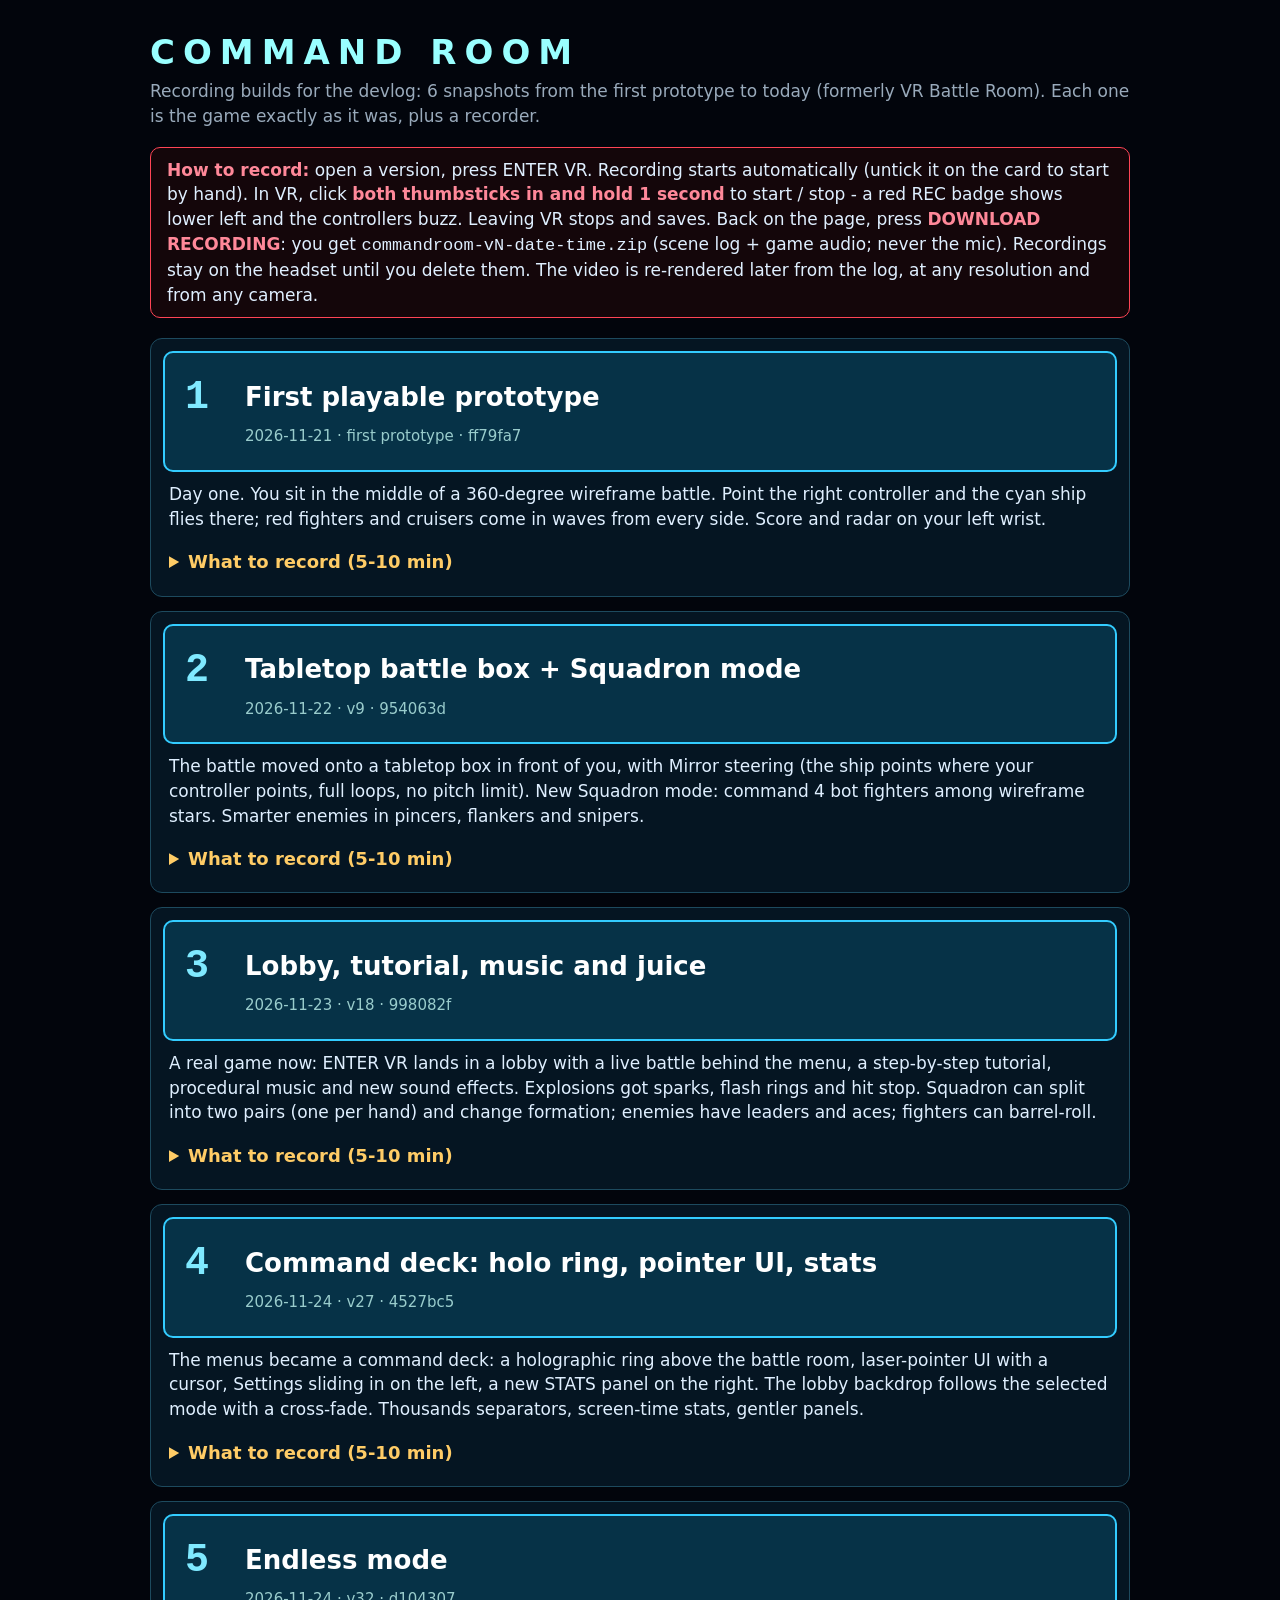
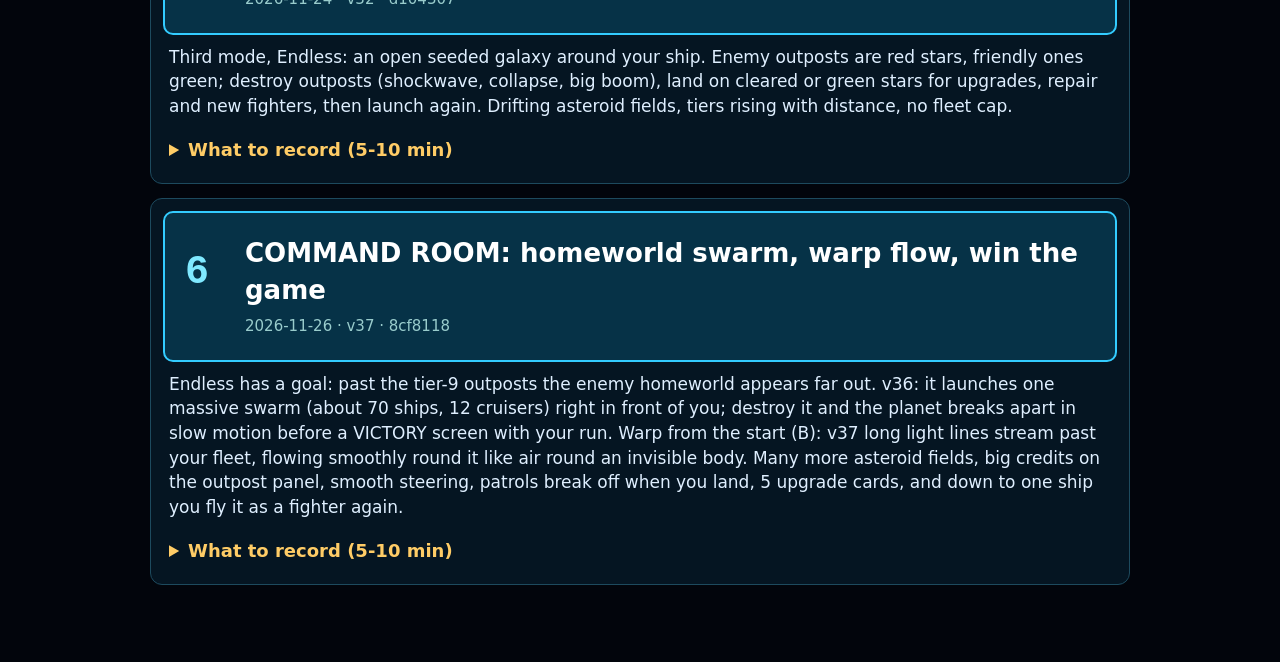
==== commit c042f8e7: "6-command-room: sync to game v37 (8cf8118) - warp flow lines round the fleet Co-Authored-By: Claude " ====
--- a/index.html
+++ b/index.html
@@ -52,8 +52,8 @@
   <details><summary>What to record (5-10 min)</summary><ol><li>Lobby: pick ENDLESS, watch the Endless preview behind the ring.</li><li>Start: fly out from the start, follow the long direction arrows to the first red star.</li><li>Destroy an enemy outpost - get the shockwave, flicker, collapse to grey and the big boom.</li><li>Fly a landing approach onto the cleared star; pick an upgrade on the popup, then LAUNCH.</li><li>Fly through a drifting asteroid field.</li><li>Buy extra fighters at a green star and fight with the bigger fleet; split it with left stick click.</li><li>Play until you lose ships for good, then compare with a quick Fighter round.</li></ol></details>
 </section>
 <section class="v">
-  <a class="go" href="6-command-room/"><span class="n">6</span><span class="t">COMMAND ROOM: homeworld swarm, warp bubble, win the game</span><span class="d">2026-11-26 &middot; v36 &middot; f866fc6</span></a>
-  <p class="new">Endless has a goal: past the tier-9 outposts the enemy homeworld appears far out. v36: it launches one massive swarm (about 70 ships, 12 cruisers) right in front of you; destroy it and the planet breaks apart in slow motion before a VICTORY screen with your run. Warp from the start (B): your ships fly inside a bubble of light streaks. Many more asteroid fields, big credits on the outpost panel, smooth steering, patrols break off when you land, 5 upgrade cards, and down to one ship you fly it as a fighter again.</p>
-  <details><summary>What to record (5-10 min)</summary><ol><li>Lobby: pick ENDLESS and let the preview play behind the ring (10 s).</li><li>Fly off and press B (the B WARP tag on the controller): the warp bubble round your ships, through an asteroid field or two.</li><li>Clear the first red outpost: the 5 upgrade cards and the big credits number - buy a card and watch it count down.</li><li>While landed, let a patrol arrive: it breaks off and leaves.</li><li>Land on a green star and buy NEW FIGHTERs; grow the fleet.</li><li>Lose ships until one is left: it becomes your fighter (Fighter controls).</li><li>Past the tier-9 outposts: follow the magenta arrow to the ENEMY HOMEWORLD and take on the swarm.</li><li>Destroy the swarm: the planet breaks apart in slow motion, then VICTORY with the run's numbers.</li></ol></details>
+  <a class="go" href="6-command-room/"><span class="n">6</span><span class="t">COMMAND ROOM: homeworld swarm, warp flow, win the game</span><span class="d">2026-11-26 &middot; v37 &middot; 8cf8118</span></a>
+  <p class="new">Endless has a goal: past the tier-9 outposts the enemy homeworld appears far out. v36: it launches one massive swarm (about 70 ships, 12 cruisers) right in front of you; destroy it and the planet breaks apart in slow motion before a VICTORY screen with your run. Warp from the start (B): v37 long light lines stream past your fleet, flowing smoothly round it like air round an invisible body. Many more asteroid fields, big credits on the outpost panel, smooth steering, patrols break off when you land, 5 upgrade cards, and down to one ship you fly it as a fighter again.</p>
+  <details><summary>What to record (5-10 min)</summary><ol><li>Lobby: pick ENDLESS and let the preview play behind the ring (10 s).</li><li>Fly off and press B (the B WARP tag on the controller): the light lines flowing round your fleet, through an asteroid field or two.</li><li>Clear the first red outpost: the 5 upgrade cards and the big credits number - buy a card and watch it count down.</li><li>While landed, let a patrol arrive: it breaks off and leaves.</li><li>Land on a green star and buy NEW FIGHTERs; grow the fleet.</li><li>Lose ships until one is left: it becomes your fighter (Fighter controls).</li><li>Past the tier-9 outposts: follow the magenta arrow to the ENEMY HOMEWORLD and take on the swarm.</li><li>Destroy the swarm: the planet breaks apart in slow motion, then VICTORY with the run's numbers.</li></ol></details>
 </section>
 </main></body></html>
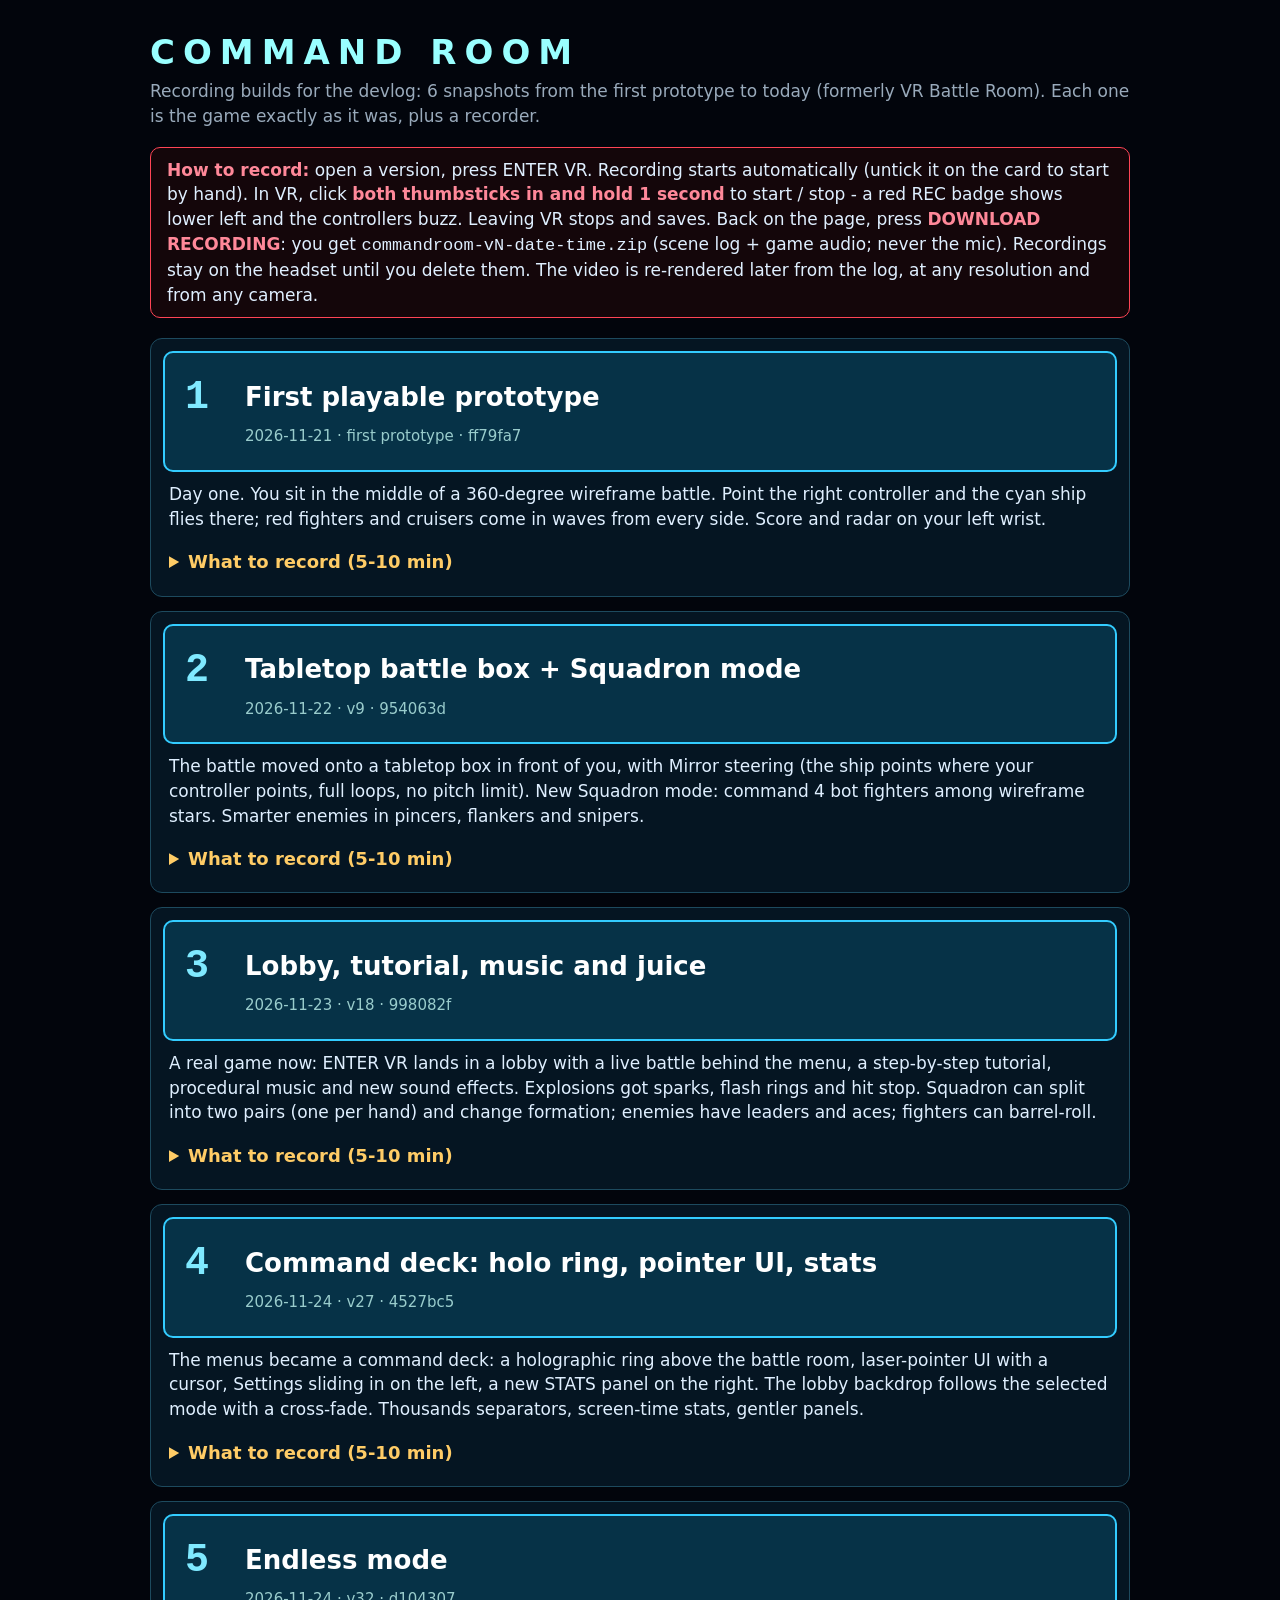
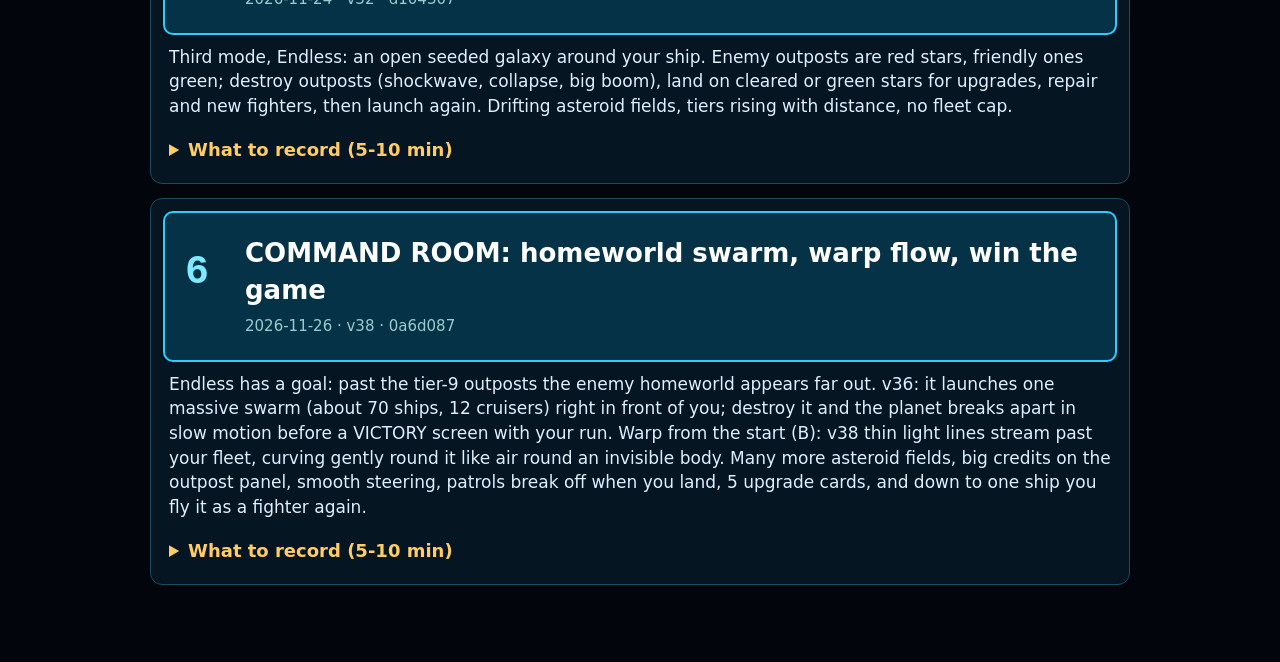
==== commit 900c1842: "6-command-room: sync to game v38 (0a6d087) - tighter, smoother warp flow Co-Authored-By: Claude Opus" ====
--- a/index.html
+++ b/index.html
@@ -52,8 +52,8 @@
   <details><summary>What to record (5-10 min)</summary><ol><li>Lobby: pick ENDLESS, watch the Endless preview behind the ring.</li><li>Start: fly out from the start, follow the long direction arrows to the first red star.</li><li>Destroy an enemy outpost - get the shockwave, flicker, collapse to grey and the big boom.</li><li>Fly a landing approach onto the cleared star; pick an upgrade on the popup, then LAUNCH.</li><li>Fly through a drifting asteroid field.</li><li>Buy extra fighters at a green star and fight with the bigger fleet; split it with left stick click.</li><li>Play until you lose ships for good, then compare with a quick Fighter round.</li></ol></details>
 </section>
 <section class="v">
-  <a class="go" href="6-command-room/"><span class="n">6</span><span class="t">COMMAND ROOM: homeworld swarm, warp flow, win the game</span><span class="d">2026-11-26 &middot; v37 &middot; 8cf8118</span></a>
-  <p class="new">Endless has a goal: past the tier-9 outposts the enemy homeworld appears far out. v36: it launches one massive swarm (about 70 ships, 12 cruisers) right in front of you; destroy it and the planet breaks apart in slow motion before a VICTORY screen with your run. Warp from the start (B): v37 long light lines stream past your fleet, flowing smoothly round it like air round an invisible body. Many more asteroid fields, big credits on the outpost panel, smooth steering, patrols break off when you land, 5 upgrade cards, and down to one ship you fly it as a fighter again.</p>
+  <a class="go" href="6-command-room/"><span class="n">6</span><span class="t">COMMAND ROOM: homeworld swarm, warp flow, win the game</span><span class="d">2026-11-26 &middot; v38 &middot; 0a6d087</span></a>
+  <p class="new">Endless has a goal: past the tier-9 outposts the enemy homeworld appears far out. v36: it launches one massive swarm (about 70 ships, 12 cruisers) right in front of you; destroy it and the planet breaks apart in slow motion before a VICTORY screen with your run. Warp from the start (B): v38 thin light lines stream past your fleet, curving gently round it like air round an invisible body. Many more asteroid fields, big credits on the outpost panel, smooth steering, patrols break off when you land, 5 upgrade cards, and down to one ship you fly it as a fighter again.</p>
   <details><summary>What to record (5-10 min)</summary><ol><li>Lobby: pick ENDLESS and let the preview play behind the ring (10 s).</li><li>Fly off and press B (the B WARP tag on the controller): the light lines flowing round your fleet, through an asteroid field or two.</li><li>Clear the first red outpost: the 5 upgrade cards and the big credits number - buy a card and watch it count down.</li><li>While landed, let a patrol arrive: it breaks off and leaves.</li><li>Land on a green star and buy NEW FIGHTERs; grow the fleet.</li><li>Lose ships until one is left: it becomes your fighter (Fighter controls).</li><li>Past the tier-9 outposts: follow the magenta arrow to the ENEMY HOMEWORLD and take on the swarm.</li><li>Destroy the swarm: the planet breaks apart in slow motion, then VICTORY with the run's numbers.</li></ol></details>
 </section>
 </main></body></html>
